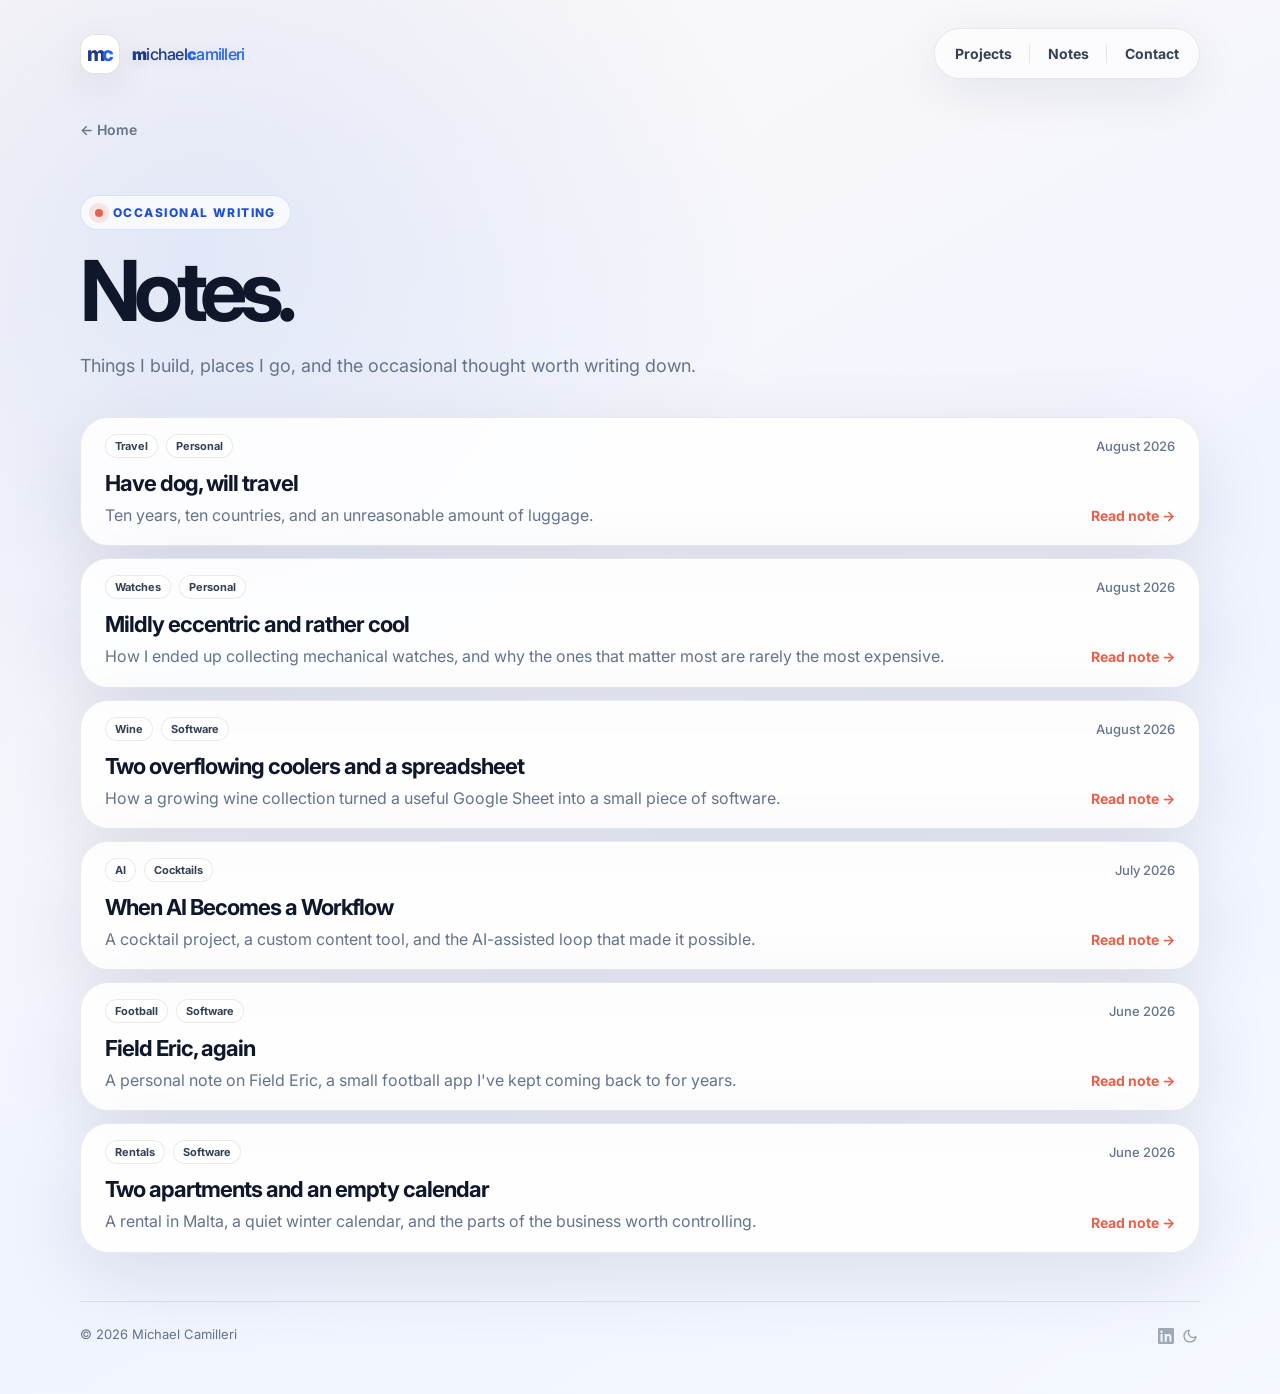
==== notes/index.html @ 67af0f7a "Add notes archive and branded 404 page" ====
<!doctype html>
<html lang="en">
<head>
  <meta charset="utf-8" />
  <meta name="viewport" content="width=device-width, initial-scale=1" />
  <title>Notes · Michael Camilleri</title>
  <meta name="description" content="Notes on software, football, wine, travel, and whatever else is worth writing down." />
  <meta name="theme-color" content="#f8fafc" media="(prefers-color-scheme: light)" />
  <meta name="theme-color" content="#0c0f1a" media="(prefers-color-scheme: dark)" />
  <script>const t=localStorage.getItem('theme');const sys=window.matchMedia('(prefers-color-scheme:dark)').matches;if(t==='dark'||(t===null&&sys))document.documentElement.setAttribute('data-theme','dark');</script>
  <link rel="icon" href="/favicon.svg" type="image/svg+xml" />
  <meta property="og:title" content="Notes · Michael Camilleri" />
  <meta property="og:description" content="Notes on software, football, wine, travel, and whatever else is worth writing down." />
  <meta property="og:type" content="website" />
  <meta property="og:url" content="https://michaelcamilleri.net/notes/" />
  <meta property="og:image" content="https://michaelcamilleri.net/images/og.png" />
  <meta property="og:image:width" content="1200" />
  <meta property="og:image:height" content="630" />
  <link rel="preconnect" href="https://fonts.googleapis.com" />
  <link rel="preconnect" href="https://fonts.gstatic.com" crossorigin />
  <link href="https://fonts.googleapis.com/css2?family=Inter:wght@400;500;600;700;800;900&display=swap" rel="stylesheet" />
  <link rel="stylesheet" href="/style.css" />
  <link rel="canonical" href="https://michaelcamilleri.net/notes/" />
  <style>
    .archive-header { margin: 38px 0 36px; }
    .archive-header .eyebrow { margin-bottom: 22px; }
    .archive-header h1 { font-size: clamp(50px, 8vw, 84px); }
    .archive-header p { max-width: 650px; margin: 22px 0 0; color: var(--muted); font-size: 18px; line-height: 1.65; }
    .back-link { display: inline-flex; color: var(--muted); font-size: 14px; font-weight: 600; }
    .back-link:hover { color: var(--ink); }
    .notes-list { grid-template-columns: 1fr; gap: 12px; }
    a.note-card {
      min-height: 0;
      padding: 16px 24px;
      display: grid;
      grid-template-columns: minmax(0, 1fr) auto;
      grid-template-areas: "meta meta" "title title" "description read";
      column-gap: 28px;
      row-gap: 0;
      align-items: center;
    }
    .note-card-top { grid-area: meta; margin: 0 0 12px; }
    .note-card h3 { grid-area: title; margin: 0 0 6px; font-size: 22px; }
    .note-card p { grid-area: description; max-width: none; margin: 0; }
    .note-read { grid-area: read; align-self: center; margin: 0; white-space: nowrap; }
    .note-card .tag { padding: 5px 9px; font-size: 11px; line-height: 1.1; }
    @media (max-width: 640px) {
      .archive-header { margin-top: 32px; }
      .archive-header p { font-size: 16px; }
      a.note-card { display: block; padding: 18px 20px; }
      .note-card-top { margin-bottom: 14px; }
      .note-card h3 { margin: 0; }
      .note-card p { margin-top: 10px; }
      .note-read { display: inline-flex; margin-top: 14px; }
    }
  </style>
</head>
<body>
  <main class="page">
    <header class="nav" aria-label="Primary navigation">
      <a class="brand" href="/" aria-label="Michael Camilleri home">
        <span class="mark" aria-hidden="true">
          <span class="mark-letter dark">m</span><span class="mark-letter light">c</span>
        </span>
        <span class="brand-name">
          <span class="brand-word dark"><strong>m</strong>ichael</span><span class="brand-word light"><strong>c</strong>amilleri</span>
        </span>
      </a>
      <nav class="nav-links" aria-label="Page sections">
        <a href="/#projects">Projects</a>
        <a href="/notes/">Notes</a>
        <a href="/#contact">Contact</a>
      </nav>
    </header>
    <a class="back-link" href="/">← Home</a>
    <section aria-labelledby="notes-title">
      <div class="archive-header">
        <div class="eyebrow"><span class="dot"></span> Occasional writing</div>
        <h1 id="notes-title">Notes.</h1>
        <p>Things I build, places I go, and the occasional thought worth writing down.</p>
      </div>
      <div class="notes-list">
        <a href="/notes/have-dog-will-travel/" class="note-card" style="--reveal-delay: 60ms">
          <div class="note-card-top">
            <span style="display:flex;gap:8px;flex-wrap:wrap;">
              <span class="tag">Travel</span>
              <span class="tag">Personal</span>
            </span>
            <span class="note-date">August 2026</span>
          </div>
          <h3>Have dog, will travel</h3>
          <p>Ten years, ten countries, and an unreasonable amount of luggage.</p>
          <span class="note-read">Read note →</span>
        </a>
        <a href="/notes/mildly-eccentric-and-rather-cool/" class="note-card" style="--reveal-delay: 120ms">
          <div class="note-card-top">
            <span style="display:flex;gap:8px;flex-wrap:wrap;">
              <span class="tag">Watches</span>
              <span class="tag">Personal</span>
            </span>
            <span class="note-date">August 2026</span>
          </div>
          <h3>Mildly eccentric and rather cool</h3>
          <p>How I ended up collecting mechanical watches, and why the ones that matter most are rarely the most expensive.</p>
          <span class="note-read">Read note →</span>
        </a>
        <a href="/notes/two-overflowing-coolers-and-a-spreadsheet/" class="note-card" style="--reveal-delay: 180ms">
          <div class="note-card-top">
            <span style="display:flex;gap:8px;flex-wrap:wrap;">
              <span class="tag">Wine</span>
              <span class="tag">Software</span>
            </span>
            <span class="note-date">August 2026</span>
          </div>
          <h3>Two overflowing coolers and a spreadsheet</h3>
          <p>How a growing wine collection turned a useful Google Sheet into a small piece of software.</p>
          <span class="note-read">Read note →</span>
        </a>
        <a href="/notes/when-ai-becomes-a-workflow/" class="note-card" style="--reveal-delay: 240ms">
          <div class="note-card-top">
            <span style="display:flex;gap:8px;flex-wrap:wrap;">
              <span class="tag">AI</span>
              <span class="tag">Cocktails</span>
            </span>
            <span class="note-date">July 2026</span>
          </div>
          <h3>When AI Becomes a Workflow</h3>
          <p>A cocktail project, a custom content tool, and the AI-assisted loop that made it possible.</p>
          <span class="note-read">Read note →</span>
        </a>
        <a href="/notes/field-eric-again/" class="note-card" style="--reveal-delay: 300ms">
          <div class="note-card-top">
            <span style="display:flex;gap:8px;flex-wrap:wrap;">
              <span class="tag">Football</span>
              <span class="tag">Software</span>
            </span>
            <span class="note-date">June 2026</span>
          </div>
          <h3>Field Eric, again</h3>
          <p>A personal note on Field Eric, a small football app I've kept coming back to for years.</p>
          <span class="note-read">Read note →</span>
        </a>
        <a href="/notes/pagesforrentals/" class="note-card" style="--reveal-delay: 360ms">
          <div class="note-card-top">
            <span style="display:flex;gap:8px;flex-wrap:wrap;">
              <span class="tag">Rentals</span>
              <span class="tag">Software</span>
            </span>
            <span class="note-date">June 2026</span>
          </div>
          <h3>Two apartments and an empty calendar</h3>
          <p>A rental in Malta, a quiet winter calendar, and the parts of the business worth controlling.</p>
          <span class="note-read">Read note →</span>
        </a>
      </div>
    </section>
    <footer class="footer">
      <span>© 2026 Michael Camilleri</span>
      <span class="footer-right">
        <a href="https://www.linkedin.com/in/mcamilleri" target="_blank" rel="noopener noreferrer" aria-label="LinkedIn" class="footer-linkedin">
          <svg viewBox="0 0 24 24" width="16" height="16" fill="currentColor" aria-hidden="true">
            <path d="M20.447 20.452H17.21v-5.569c0-1.328-.027-3.037-1.852-3.037-1.853 0-2.136 1.445-2.136 2.939v5.667H9.984V9h3.105v1.561h.044c.432-.82 1.49-1.684 3.066-1.684 3.279 0 3.884 2.158 3.884 4.966v6.609zM5.337 7.433a1.8 1.8 0 1 1 0-3.6 1.8 1.8 0 0 1 0 3.6zm1.554 13.019H3.782V9h3.109v11.452zM22.225 0H1.771C.792 0 0 .774 0 1.729v20.542C0 23.227.792 24 1.771 24h20.451C23.2 24 24 23.227 24 22.271V1.729C24 .774 23.2 0 22.222 0h.003z"/>
          </svg>
        </a>
        <button type="button" class="theme-toggle" id="themeToggle" aria-label="Switch to dark mode">
          <svg class="icon-moon" viewBox="0 0 24 24" width="16" height="16" fill="none" stroke="currentColor" stroke-width="1.8" stroke-linecap="round" stroke-linejoin="round" aria-hidden="true">
            <path d="M21 12.79A9 9 0 1 1 11.21 3 7 7 0 0 0 21 12.79z"/>
          </svg>
          <svg class="icon-sun" viewBox="0 0 24 24" width="16" height="16" fill="none" stroke="currentColor" stroke-width="1.8" stroke-linecap="round" stroke-linejoin="round" aria-hidden="true">
            <circle cx="12" cy="12" r="4"/>
            <path d="M12 2v2M12 20v2M4.93 4.93l1.41 1.41M17.66 17.66l1.41 1.41M2 12h2M20 12h2M4.93 19.07l1.41-1.41M17.66 6.34l1.41-1.41"/>
          </svg>
        </button>
      </span>
    </footer>
  </main>
  <script>
    const prefersReducedMotion = window.matchMedia('(prefers-reduced-motion: reduce)').matches;
    const revealElements = document.querySelectorAll('.reveal');
    if (prefersReducedMotion || !('IntersectionObserver' in window)) {
      revealElements.forEach((element) => element.classList.add('is-visible'));
    } else {
      const revealObserver = new IntersectionObserver((entries, observer) => {
        entries.forEach((entry) => {
          if (entry.isIntersecting) {
            entry.target.classList.add('is-visible');
            revealObserver.unobserve(entry.target);
          }
        });
      }, { threshold: 0.16 });
      revealElements.forEach((element) => revealObserver.observe(element));
    }

    const themeToggle = document.getElementById('themeToggle');
    if (themeToggle) {
      const html = document.documentElement;
      const updateLabel = () => {
        const isDark = html.getAttribute('data-theme') === 'dark';
        themeToggle.setAttribute('aria-label', isDark ? 'Switch to light mode' : 'Switch to dark mode');
      };
      updateLabel();
      themeToggle.addEventListener('click', () => {
        const isDark = html.getAttribute('data-theme') === 'dark';
        if (isDark) { html.removeAttribute('data-theme'); localStorage.setItem('theme', 'light'); }
        else { html.setAttribute('data-theme', 'dark'); localStorage.setItem('theme', 'dark'); }
        updateLabel();
      });
    }

    document.querySelectorAll('[data-copy]').forEach((button) => {
      button.addEventListener('click', async () => {
        const value = button.dataset.copy;
        try {
          await navigator.clipboard.writeText(value);
          button.classList.add('copied');
          button.setAttribute('aria-label', 'Email address copied');
          window.setTimeout(() => {
            button.classList.remove('copied');
            button.setAttribute('aria-label', 'Copy email address');
          }, 1600);
        } catch (error) {
          window.prompt('Copy email address', value);
        }
      });
    });
  </script>
</body>
</html>
---- style.css ----
@import url('/style-original.css');

/* Sideways project icon override */
.project-card:nth-child(2)::before {
  content: "" !important;
  display: block !important;
}

.project-card:nth-child(2)::after {
  content: "" !important;
  display: block !important;
  background-size: 32px 32px !important;
  background-image: url('/images/icon-wine.svg') !important;
}

/* Keep the two hero columns aligned without stretching the right-hand stack. */
@media (min-width: 881px) {
  .hero-card {
    padding-bottom: 44px;
  }
}

/* Invert the closing contact card so it stands apart in both themes. */
[data-theme="dark"] .contact {
  background: rgba(248, 250, 252, .96);
  color: #0f172a;
  border-color: rgba(15, 23, 42, .12);
  box-shadow: 0 24px 80px rgba(0, 0, 0, .28);
}

[data-theme="dark"] .contact span {
  color: rgba(15, 23, 42, .68);
}

[data-theme="dark"] .contact-email {
  color: #0f172a;
  border-color: rgba(15, 23, 42, .28);
}

[data-theme="dark"] .contact-email:hover {
  color: #0f172a;
  border-color: rgba(15, 23, 42, .7);
}

[data-theme="dark"] .copy-email {
  color: #0f172a;
  background: rgba(15, 23, 42, .04);
  border-color: rgba(15, 23, 42, .16);
}

[data-theme="dark"] .copy-email:hover {
  background: rgba(15, 23, 42, .1);
  border-color: rgba(15, 23, 42, .28);
}
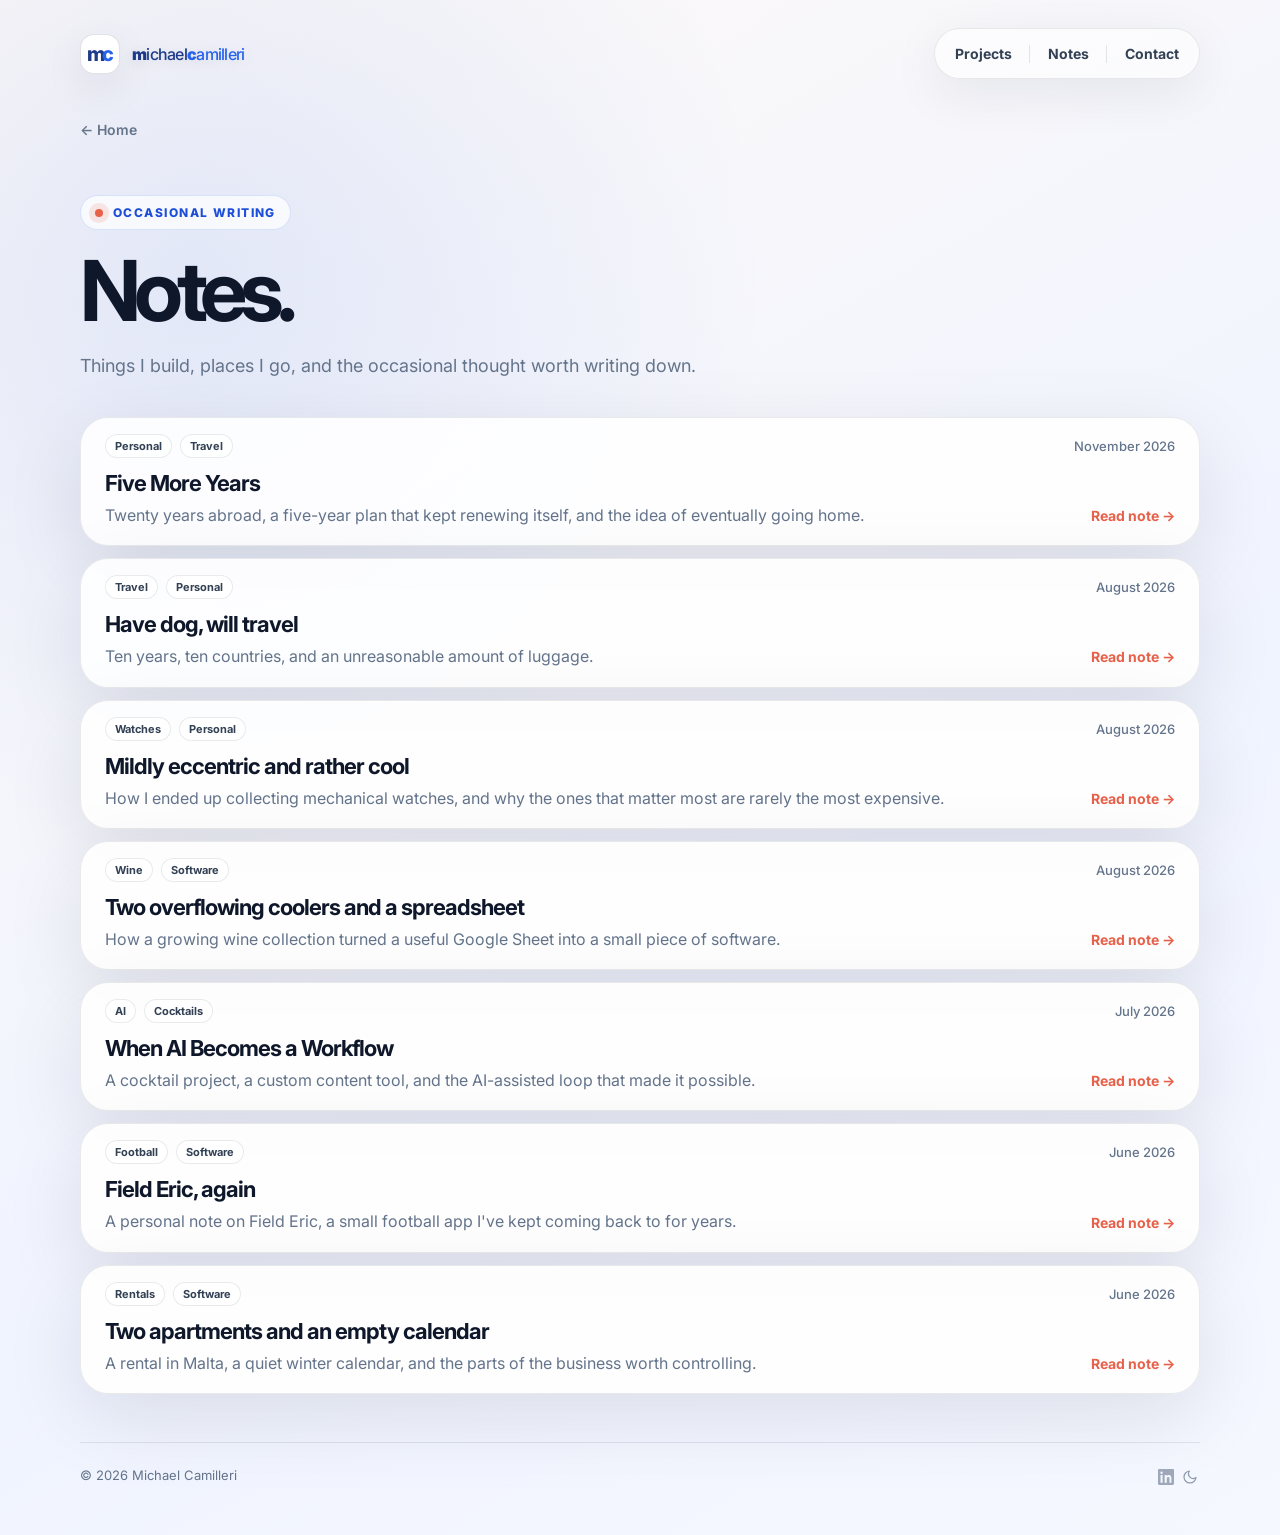
==== commit 3ac88e44: "List Five More Years in notes archive" ====
--- a/notes/index.html
+++ b/notes/index.html
@@ -80,6 +80,18 @@
         <p>Things I build, places I go, and the occasional thought worth writing down.</p>
       </div>
       <div class="notes-list">
+        <a href="/notes/five-more-years/" class="note-card" style="--reveal-delay: 30ms">
+          <div class="note-card-top">
+            <span style="display:flex;gap:8px;flex-wrap:wrap;">
+              <span class="tag">Personal</span>
+              <span class="tag">Travel</span>
+            </span>
+            <span class="note-date">November 2026</span>
+          </div>
+          <h3>Five More Years</h3>
+          <p>Twenty years abroad, a five-year plan that kept renewing itself, and the idea of eventually going home.</p>
+          <span class="note-read">Read note →</span>
+        </a>
         <a href="/notes/have-dog-will-travel/" class="note-card" style="--reveal-delay: 60ms">
           <div class="note-card-top">
             <span style="display:flex;gap:8px;flex-wrap:wrap;">
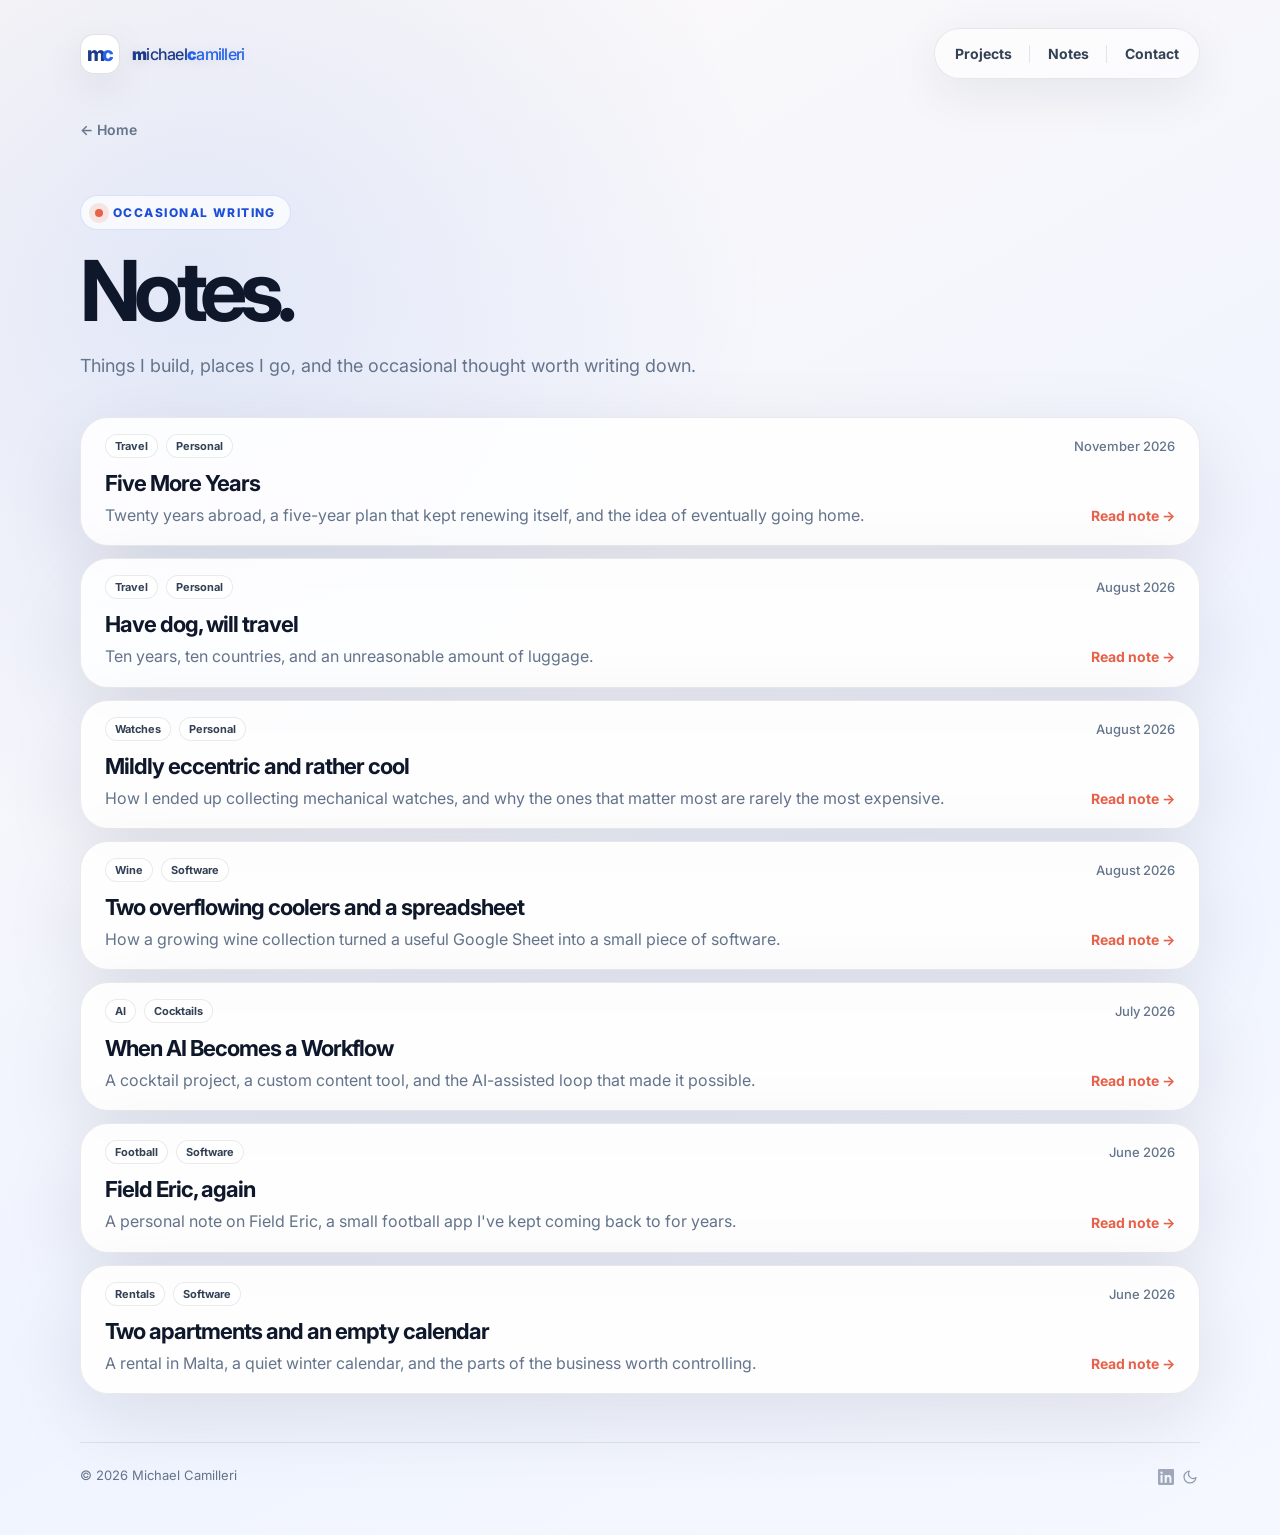
==== commit c51518d6: "Keep Personal category last for Five More Years" ====
--- a/notes/index.html
+++ b/notes/index.html
@@ -83,8 +83,8 @@
         <a href="/notes/five-more-years/" class="note-card" style="--reveal-delay: 30ms">
           <div class="note-card-top">
             <span style="display:flex;gap:8px;flex-wrap:wrap;">
+              <span class="tag">Travel</span>
               <span class="tag">Personal</span>
-              <span class="tag">Travel</span>
             </span>
             <span class="note-date">November 2026</span>
           </div>
